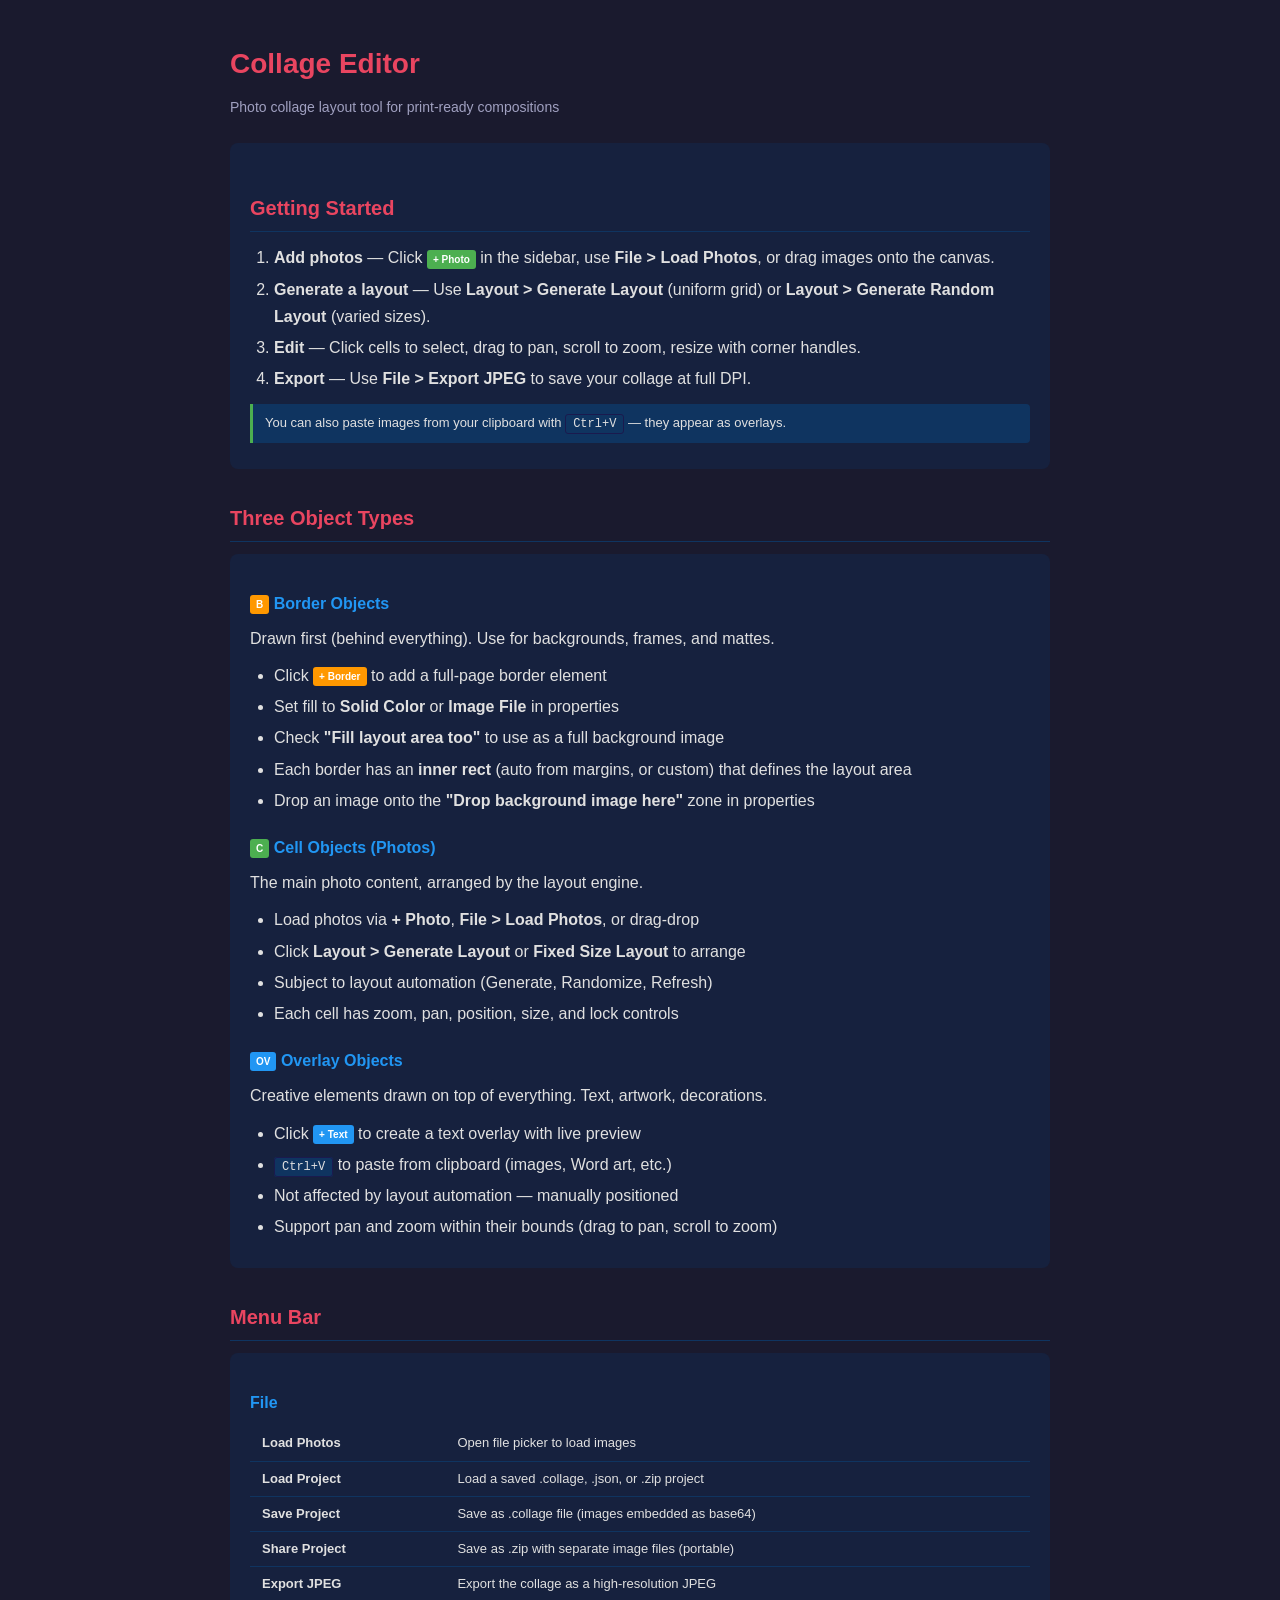
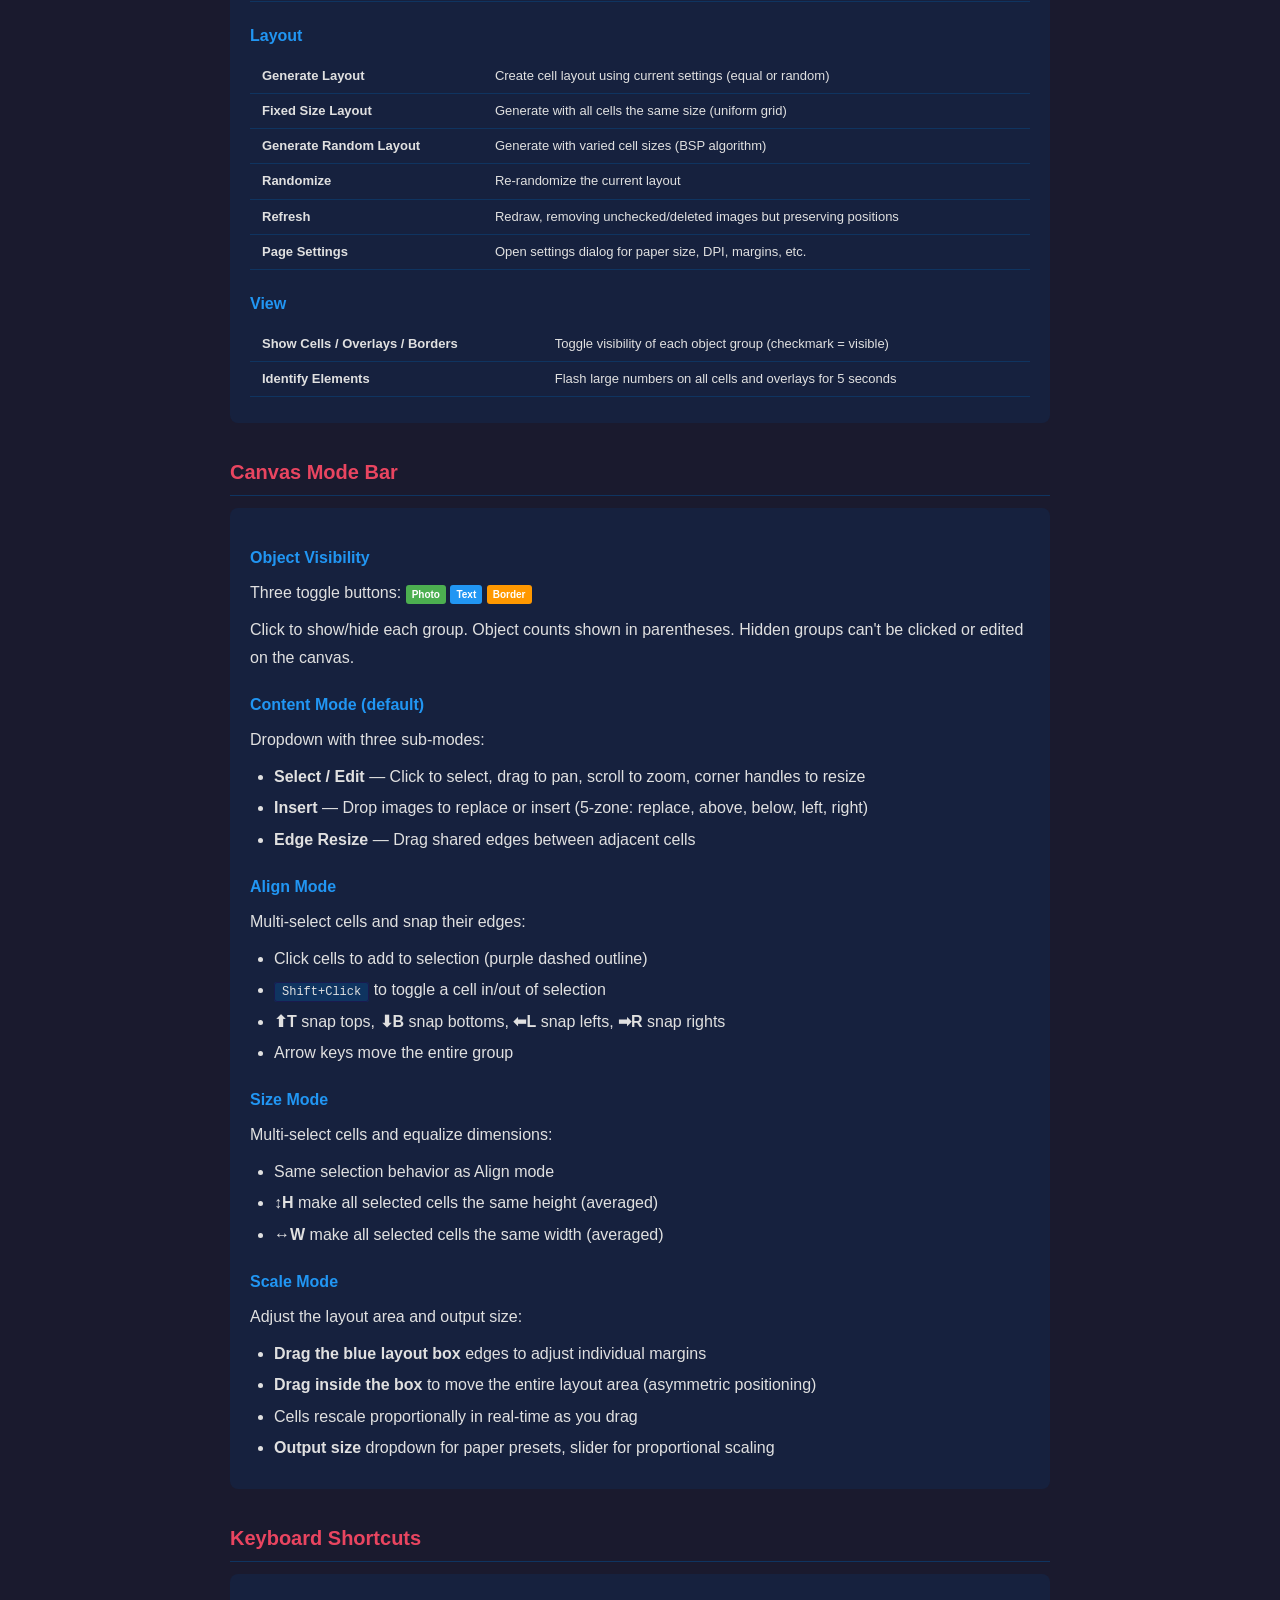
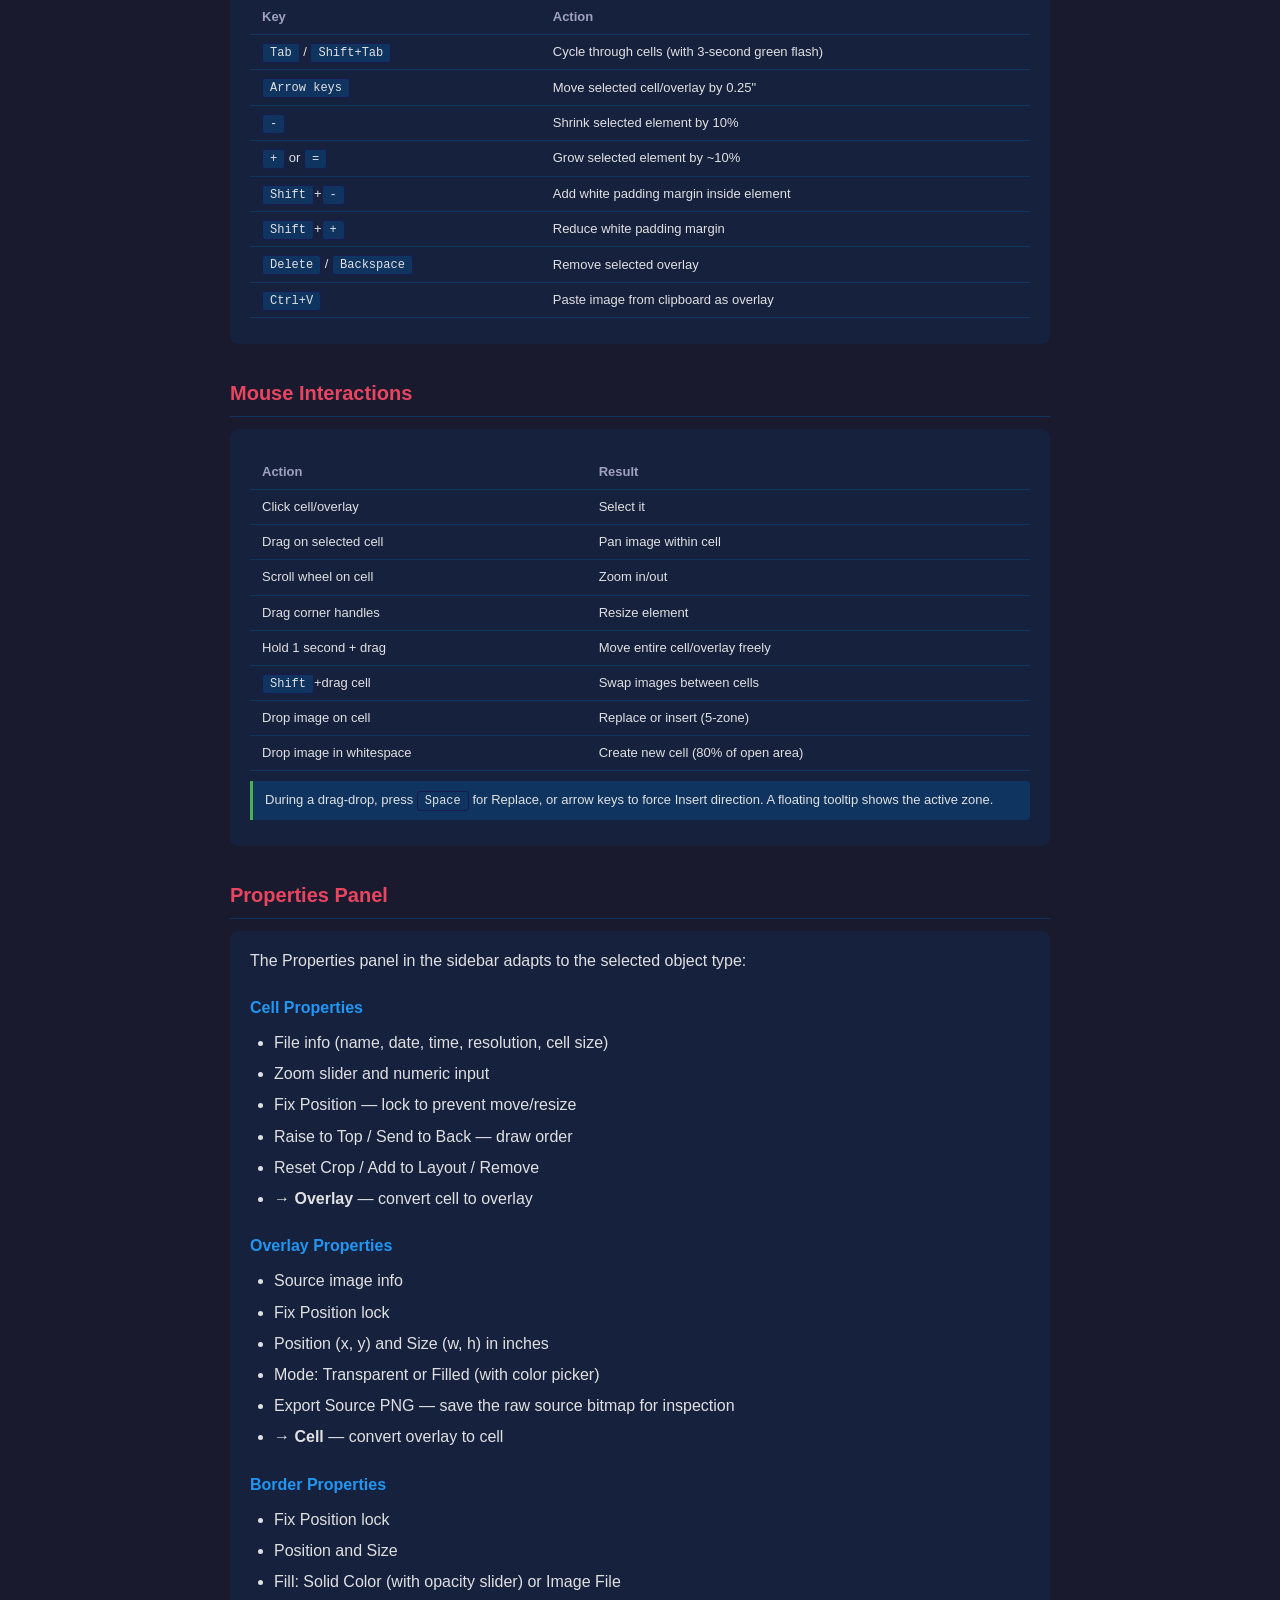
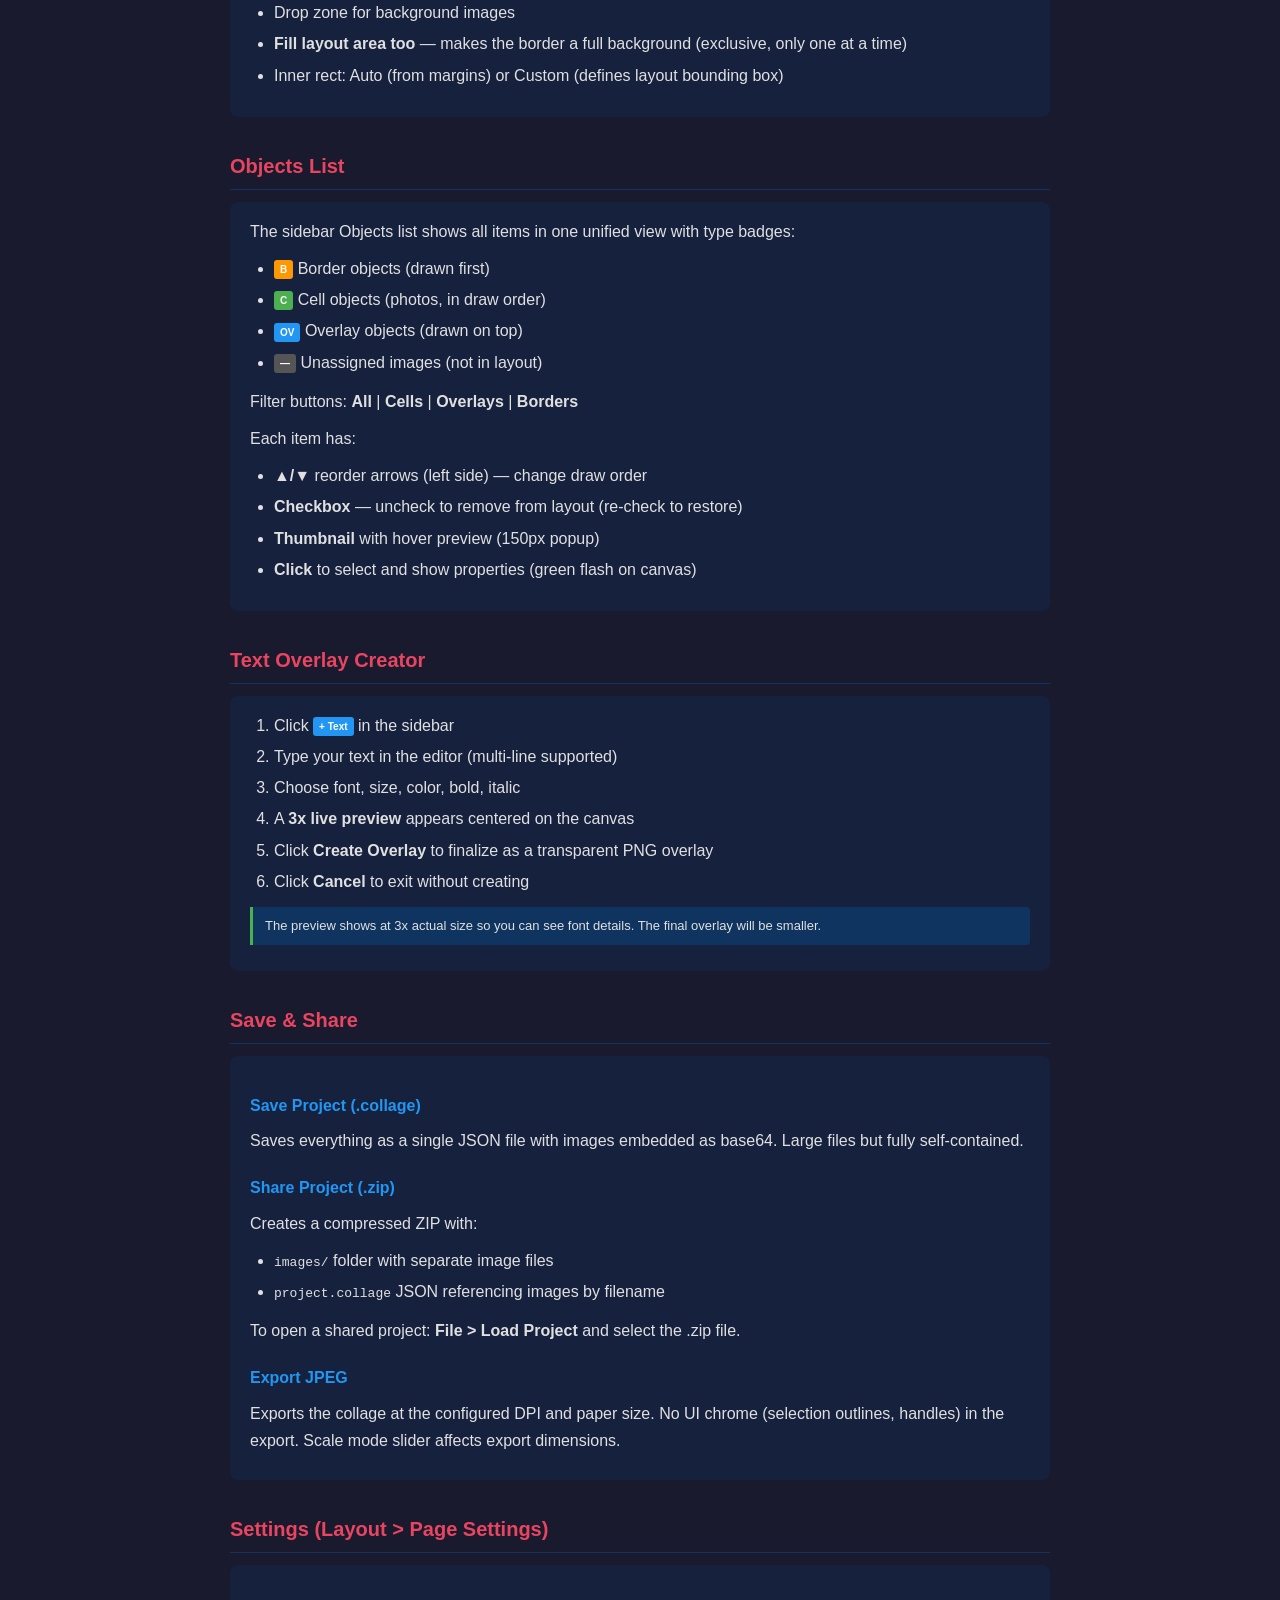
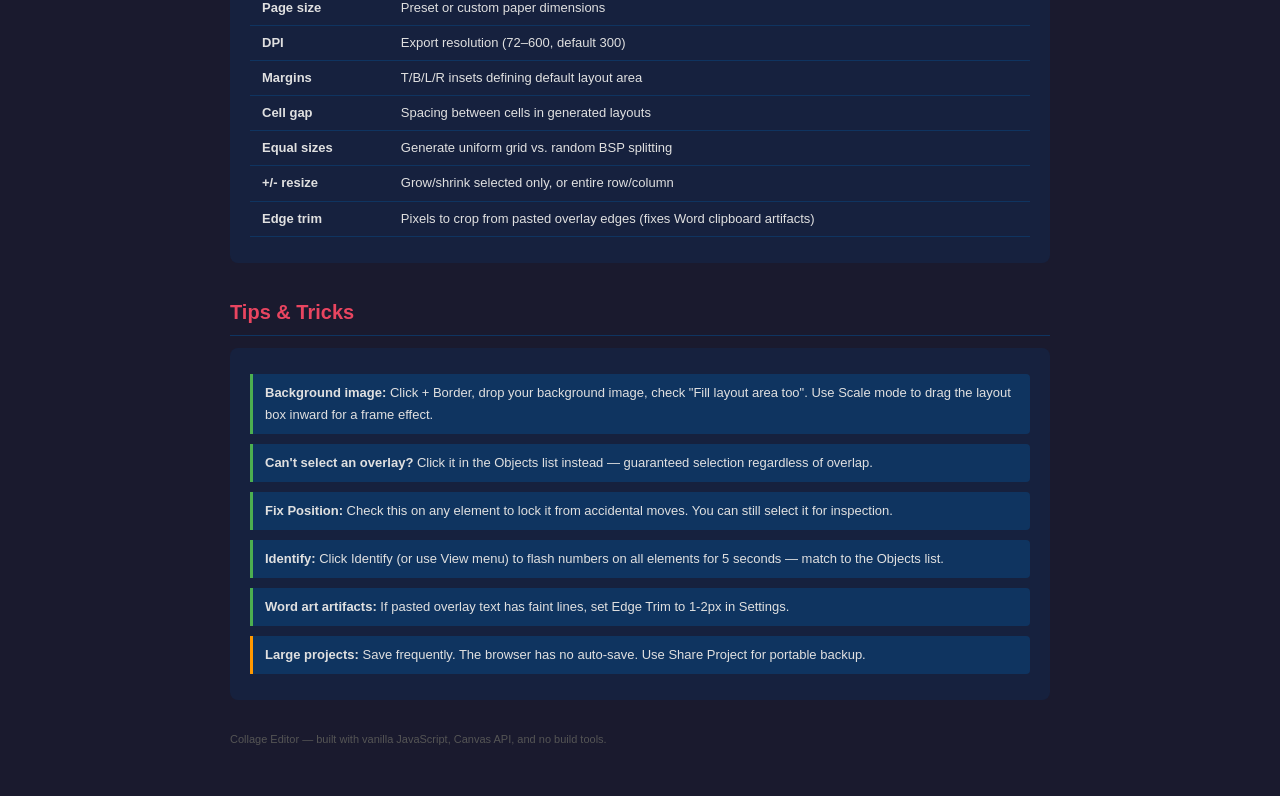
==== help.html @ 7b2eeb19 "Add help tutorial page and About menu - help.html: comprehensive tutorial covering all features, mod" ====
<!DOCTYPE html>
<html lang="en">
<head>
<meta charset="UTF-8">
<meta name="viewport" content="width=device-width, initial-scale=1.0">
<title>Collage Editor — Help & Tutorial</title>
<style>
* { margin: 0; padding: 0; box-sizing: border-box; }
body {
    font-family: -apple-system, BlinkMacSystemFont, 'Segoe UI', Roboto, sans-serif;
    background: #1a1a2e;
    color: #e0e0e0;
    line-height: 1.7;
    padding: 40px;
    max-width: 900px;
    margin: 0 auto;
}
h1 { color: #e94560; margin-bottom: 8px; font-size: 28px; }
h2 { color: #e94560; margin-top: 32px; margin-bottom: 12px; font-size: 20px; border-bottom: 1px solid #0f3460; padding-bottom: 6px; }
h3 { color: #2196F3; margin-top: 20px; margin-bottom: 8px; font-size: 16px; }
p { margin-bottom: 10px; }
ul, ol { margin-left: 24px; margin-bottom: 12px; }
li { margin-bottom: 4px; }
kbd {
    background: #0f3460;
    padding: 2px 7px;
    border-radius: 3px;
    font-size: 12px;
    color: #e0e0e0;
    border: 1px solid #1a1a4e;
}
.badge {
    display: inline-block;
    font-size: 10px;
    font-weight: 700;
    padding: 1px 6px;
    border-radius: 3px;
    color: #fff;
    vertical-align: middle;
}
.badge-cell { background: #4CAF50; }
.badge-overlay { background: #2196F3; }
.badge-border { background: #FF9800; }
.section { background: #16213e; border-radius: 8px; padding: 16px 20px; margin-bottom: 16px; }
.tip { background: #0f3460; border-left: 3px solid #4CAF50; padding: 8px 12px; margin: 10px 0; border-radius: 0 4px 4px 0; font-size: 13px; }
.warning { background: #0f3460; border-left: 3px solid #FF9800; padding: 8px 12px; margin: 10px 0; border-radius: 0 4px 4px 0; font-size: 13px; }
table { border-collapse: collapse; width: 100%; margin: 10px 0; }
th, td { padding: 6px 12px; text-align: left; border-bottom: 1px solid #0f3460; font-size: 13px; }
th { color: #a0a0c0; font-weight: 600; }
a { color: #2196F3; }
.subtitle { color: #a0a0c0; font-size: 14px; margin-bottom: 24px; }
</style>
</head>
<body>

<h1>Collage Editor</h1>
<p class="subtitle">Photo collage layout tool for print-ready compositions</p>

<div class="section">
<h2>Getting Started</h2>
<ol>
    <li><strong>Add photos</strong> — Click <span class="badge badge-cell">+ Photo</span> in the sidebar, use <strong>File &gt; Load Photos</strong>, or drag images onto the canvas.</li>
    <li><strong>Generate a layout</strong> — Use <strong>Layout &gt; Generate Layout</strong> (uniform grid) or <strong>Layout &gt; Generate Random Layout</strong> (varied sizes).</li>
    <li><strong>Edit</strong> — Click cells to select, drag to pan, scroll to zoom, resize with corner handles.</li>
    <li><strong>Export</strong> — Use <strong>File &gt; Export JPEG</strong> to save your collage at full DPI.</li>
</ol>
<div class="tip">You can also paste images from your clipboard with <kbd>Ctrl+V</kbd> — they appear as overlays.</div>
</div>

<h2>Three Object Types</h2>
<div class="section">
<h3><span class="badge badge-border">B</span> Border Objects</h3>
<p>Drawn first (behind everything). Use for backgrounds, frames, and mattes.</p>
<ul>
    <li>Click <span class="badge badge-border">+ Border</span> to add a full-page border element</li>
    <li>Set fill to <strong>Solid Color</strong> or <strong>Image File</strong> in properties</li>
    <li>Check <strong>"Fill layout area too"</strong> to use as a full background image</li>
    <li>Each border has an <strong>inner rect</strong> (auto from margins, or custom) that defines the layout area</li>
    <li>Drop an image onto the <strong>"Drop background image here"</strong> zone in properties</li>
</ul>

<h3><span class="badge badge-cell">C</span> Cell Objects (Photos)</h3>
<p>The main photo content, arranged by the layout engine.</p>
<ul>
    <li>Load photos via <strong>+ Photo</strong>, <strong>File &gt; Load Photos</strong>, or drag-drop</li>
    <li>Click <strong>Layout &gt; Generate Layout</strong> or <strong>Fixed Size Layout</strong> to arrange</li>
    <li>Subject to layout automation (Generate, Randomize, Refresh)</li>
    <li>Each cell has zoom, pan, position, size, and lock controls</li>
</ul>

<h3><span class="badge badge-overlay">OV</span> Overlay Objects</h3>
<p>Creative elements drawn on top of everything. Text, artwork, decorations.</p>
<ul>
    <li>Click <span class="badge badge-overlay">+ Text</span> to create a text overlay with live preview</li>
    <li><kbd>Ctrl+V</kbd> to paste from clipboard (images, Word art, etc.)</li>
    <li>Not affected by layout automation — manually positioned</li>
    <li>Support pan and zoom within their bounds (drag to pan, scroll to zoom)</li>
</ul>
</div>

<h2>Menu Bar</h2>
<div class="section">
<h3>File</h3>
<table>
    <tr><td><strong>Load Photos</strong></td><td>Open file picker to load images</td></tr>
    <tr><td><strong>Load Project</strong></td><td>Load a saved .collage, .json, or .zip project</td></tr>
    <tr><td><strong>Save Project</strong></td><td>Save as .collage file (images embedded as base64)</td></tr>
    <tr><td><strong>Share Project</strong></td><td>Save as .zip with separate image files (portable)</td></tr>
    <tr><td><strong>Export JPEG</strong></td><td>Export the collage as a high-resolution JPEG</td></tr>
</table>

<h3>Layout</h3>
<table>
    <tr><td><strong>Generate Layout</strong></td><td>Create cell layout using current settings (equal or random)</td></tr>
    <tr><td><strong>Fixed Size Layout</strong></td><td>Generate with all cells the same size (uniform grid)</td></tr>
    <tr><td><strong>Generate Random Layout</strong></td><td>Generate with varied cell sizes (BSP algorithm)</td></tr>
    <tr><td><strong>Randomize</strong></td><td>Re-randomize the current layout</td></tr>
    <tr><td><strong>Refresh</strong></td><td>Redraw, removing unchecked/deleted images but preserving positions</td></tr>
    <tr><td><strong>Page Settings</strong></td><td>Open settings dialog for paper size, DPI, margins, etc.</td></tr>
</table>

<h3>View</h3>
<table>
    <tr><td><strong>Show Cells / Overlays / Borders</strong></td><td>Toggle visibility of each object group (checkmark = visible)</td></tr>
    <tr><td><strong>Identify Elements</strong></td><td>Flash large numbers on all cells and overlays for 5 seconds</td></tr>
</table>
</div>

<h2>Canvas Mode Bar</h2>
<div class="section">
<h3>Object Visibility</h3>
<p>Three toggle buttons: <span class="badge badge-cell">Photo</span> <span class="badge badge-overlay">Text</span> <span class="badge badge-border">Border</span></p>
<p>Click to show/hide each group. Object counts shown in parentheses. Hidden groups can't be clicked or edited on the canvas.</p>

<h3>Content Mode (default)</h3>
<p>Dropdown with three sub-modes:</p>
<ul>
    <li><strong>Select / Edit</strong> — Click to select, drag to pan, scroll to zoom, corner handles to resize</li>
    <li><strong>Insert</strong> — Drop images to replace or insert (5-zone: replace, above, below, left, right)</li>
    <li><strong>Edge Resize</strong> — Drag shared edges between adjacent cells</li>
</ul>

<h3>Align Mode</h3>
<p>Multi-select cells and snap their edges:</p>
<ul>
    <li>Click cells to add to selection (purple dashed outline)</li>
    <li><kbd>Shift+Click</kbd> to toggle a cell in/out of selection</li>
    <li><strong>⬆T</strong> snap tops, <strong>⬇B</strong> snap bottoms, <strong>⬅L</strong> snap lefts, <strong>➡R</strong> snap rights</li>
    <li>Arrow keys move the entire group</li>
</ul>

<h3>Size Mode</h3>
<p>Multi-select cells and equalize dimensions:</p>
<ul>
    <li>Same selection behavior as Align mode</li>
    <li><strong>↕H</strong> make all selected cells the same height (averaged)</li>
    <li><strong>↔W</strong> make all selected cells the same width (averaged)</li>
</ul>

<h3>Scale Mode</h3>
<p>Adjust the layout area and output size:</p>
<ul>
    <li><strong>Drag the blue layout box</strong> edges to adjust individual margins</li>
    <li><strong>Drag inside the box</strong> to move the entire layout area (asymmetric positioning)</li>
    <li>Cells rescale proportionally in real-time as you drag</li>
    <li><strong>Output size</strong> dropdown for paper presets, slider for proportional scaling</li>
</ul>
</div>

<h2>Keyboard Shortcuts</h2>
<div class="section">
<table>
    <tr><th>Key</th><th>Action</th></tr>
    <tr><td><kbd>Tab</kbd> / <kbd>Shift+Tab</kbd></td><td>Cycle through cells (with 3-second green flash)</td></tr>
    <tr><td><kbd>Arrow keys</kbd></td><td>Move selected cell/overlay by 0.25"</td></tr>
    <tr><td><kbd>-</kbd></td><td>Shrink selected element by 10%</td></tr>
    <tr><td><kbd>+</kbd> or <kbd>=</kbd></td><td>Grow selected element by ~10%</td></tr>
    <tr><td><kbd>Shift</kbd>+<kbd>-</kbd></td><td>Add white padding margin inside element</td></tr>
    <tr><td><kbd>Shift</kbd>+<kbd>+</kbd></td><td>Reduce white padding margin</td></tr>
    <tr><td><kbd>Delete</kbd> / <kbd>Backspace</kbd></td><td>Remove selected overlay</td></tr>
    <tr><td><kbd>Ctrl+V</kbd></td><td>Paste image from clipboard as overlay</td></tr>
</table>
</div>

<h2>Mouse Interactions</h2>
<div class="section">
<table>
    <tr><th>Action</th><th>Result</th></tr>
    <tr><td>Click cell/overlay</td><td>Select it</td></tr>
    <tr><td>Drag on selected cell</td><td>Pan image within cell</td></tr>
    <tr><td>Scroll wheel on cell</td><td>Zoom in/out</td></tr>
    <tr><td>Drag corner handles</td><td>Resize element</td></tr>
    <tr><td>Hold 1 second + drag</td><td>Move entire cell/overlay freely</td></tr>
    <tr><td><kbd>Shift</kbd>+drag cell</td><td>Swap images between cells</td></tr>
    <tr><td>Drop image on cell</td><td>Replace or insert (5-zone)</td></tr>
    <tr><td>Drop image in whitespace</td><td>Create new cell (80% of open area)</td></tr>
</table>
<div class="tip">During a drag-drop, press <kbd>Space</kbd> for Replace, or arrow keys to force Insert direction. A floating tooltip shows the active zone.</div>
</div>

<h2>Properties Panel</h2>
<div class="section">
<p>The Properties panel in the sidebar adapts to the selected object type:</p>

<h3>Cell Properties</h3>
<ul>
    <li>File info (name, date, time, resolution, cell size)</li>
    <li>Zoom slider and numeric input</li>
    <li>Fix Position — lock to prevent move/resize</li>
    <li>Raise to Top / Send to Back — draw order</li>
    <li>Reset Crop / Add to Layout / Remove</li>
    <li><strong>→ Overlay</strong> — convert cell to overlay</li>
</ul>

<h3>Overlay Properties</h3>
<ul>
    <li>Source image info</li>
    <li>Fix Position lock</li>
    <li>Position (x, y) and Size (w, h) in inches</li>
    <li>Mode: Transparent or Filled (with color picker)</li>
    <li>Export Source PNG — save the raw source bitmap for inspection</li>
    <li><strong>→ Cell</strong> — convert overlay to cell</li>
</ul>

<h3>Border Properties</h3>
<ul>
    <li>Fix Position lock</li>
    <li>Position and Size</li>
    <li>Fill: Solid Color (with opacity slider) or Image File</li>
    <li>Drop zone for background images</li>
    <li><strong>Fill layout area too</strong> — makes the border a full background (exclusive, only one at a time)</li>
    <li>Inner rect: Auto (from margins) or Custom (defines layout bounding box)</li>
</ul>
</div>

<h2>Objects List</h2>
<div class="section">
<p>The sidebar Objects list shows all items in one unified view with type badges:</p>
<ul>
    <li><span class="badge badge-border">B</span> Border objects (drawn first)</li>
    <li><span class="badge badge-cell">C</span> Cell objects (photos, in draw order)</li>
    <li><span class="badge badge-overlay">OV</span> Overlay objects (drawn on top)</li>
    <li><span class="badge" style="background:#555;">—</span> Unassigned images (not in layout)</li>
</ul>
<p>Filter buttons: <strong>All</strong> | <strong>Cells</strong> | <strong>Overlays</strong> | <strong>Borders</strong></p>
<p>Each item has:</p>
<ul>
    <li><strong>▲/▼</strong> reorder arrows (left side) — change draw order</li>
    <li><strong>Checkbox</strong> — uncheck to remove from layout (re-check to restore)</li>
    <li><strong>Thumbnail</strong> with hover preview (150px popup)</li>
    <li><strong>Click</strong> to select and show properties (green flash on canvas)</li>
</ul>
</div>

<h2>Text Overlay Creator</h2>
<div class="section">
<ol>
    <li>Click <span class="badge badge-overlay">+ Text</span> in the sidebar</li>
    <li>Type your text in the editor (multi-line supported)</li>
    <li>Choose font, size, color, bold, italic</li>
    <li>A <strong>3x live preview</strong> appears centered on the canvas</li>
    <li>Click <strong>Create Overlay</strong> to finalize as a transparent PNG overlay</li>
    <li>Click <strong>Cancel</strong> to exit without creating</li>
</ol>
<div class="tip">The preview shows at 3x actual size so you can see font details. The final overlay will be smaller.</div>
</div>

<h2>Save & Share</h2>
<div class="section">
<h3>Save Project (.collage)</h3>
<p>Saves everything as a single JSON file with images embedded as base64. Large files but fully self-contained.</p>

<h3>Share Project (.zip)</h3>
<p>Creates a compressed ZIP with:</p>
<ul>
    <li><code>images/</code> folder with separate image files</li>
    <li><code>project.collage</code> JSON referencing images by filename</li>
</ul>
<p>To open a shared project: <strong>File &gt; Load Project</strong> and select the .zip file.</p>

<h3>Export JPEG</h3>
<p>Exports the collage at the configured DPI and paper size. No UI chrome (selection outlines, handles) in the export. Scale mode slider affects export dimensions.</p>
</div>

<h2>Settings (Layout &gt; Page Settings)</h2>
<div class="section">
<table>
    <tr><td><strong>Page size</strong></td><td>Preset or custom paper dimensions</td></tr>
    <tr><td><strong>DPI</strong></td><td>Export resolution (72–600, default 300)</td></tr>
    <tr><td><strong>Margins</strong></td><td>T/B/L/R insets defining default layout area</td></tr>
    <tr><td><strong>Cell gap</strong></td><td>Spacing between cells in generated layouts</td></tr>
    <tr><td><strong>Equal sizes</strong></td><td>Generate uniform grid vs. random BSP splitting</td></tr>
    <tr><td><strong>+/- resize</strong></td><td>Grow/shrink selected only, or entire row/column</td></tr>
    <tr><td><strong>Edge trim</strong></td><td>Pixels to crop from pasted overlay edges (fixes Word clipboard artifacts)</td></tr>
</table>
</div>

<h2>Tips & Tricks</h2>
<div class="section">
<div class="tip"><strong>Background image:</strong> Click + Border, drop your background image, check "Fill layout area too". Use Scale mode to drag the layout box inward for a frame effect.</div>
<div class="tip"><strong>Can't select an overlay?</strong> Click it in the Objects list instead — guaranteed selection regardless of overlap.</div>
<div class="tip"><strong>Fix Position:</strong> Check this on any element to lock it from accidental moves. You can still select it for inspection.</div>
<div class="tip"><strong>Identify:</strong> Click Identify (or use View menu) to flash numbers on all elements for 5 seconds — match to the Objects list.</div>
<div class="tip"><strong>Word art artifacts:</strong> If pasted overlay text has faint lines, set Edge Trim to 1-2px in Settings.</div>
<div class="warning"><strong>Large projects:</strong> Save frequently. The browser has no auto-save. Use Share Project for portable backup.</div>
</div>

<p style="margin-top:30px;color:#555;font-size:11px;">Collage Editor — built with vanilla JavaScript, Canvas API, and no build tools.</p>

</body>
</html>
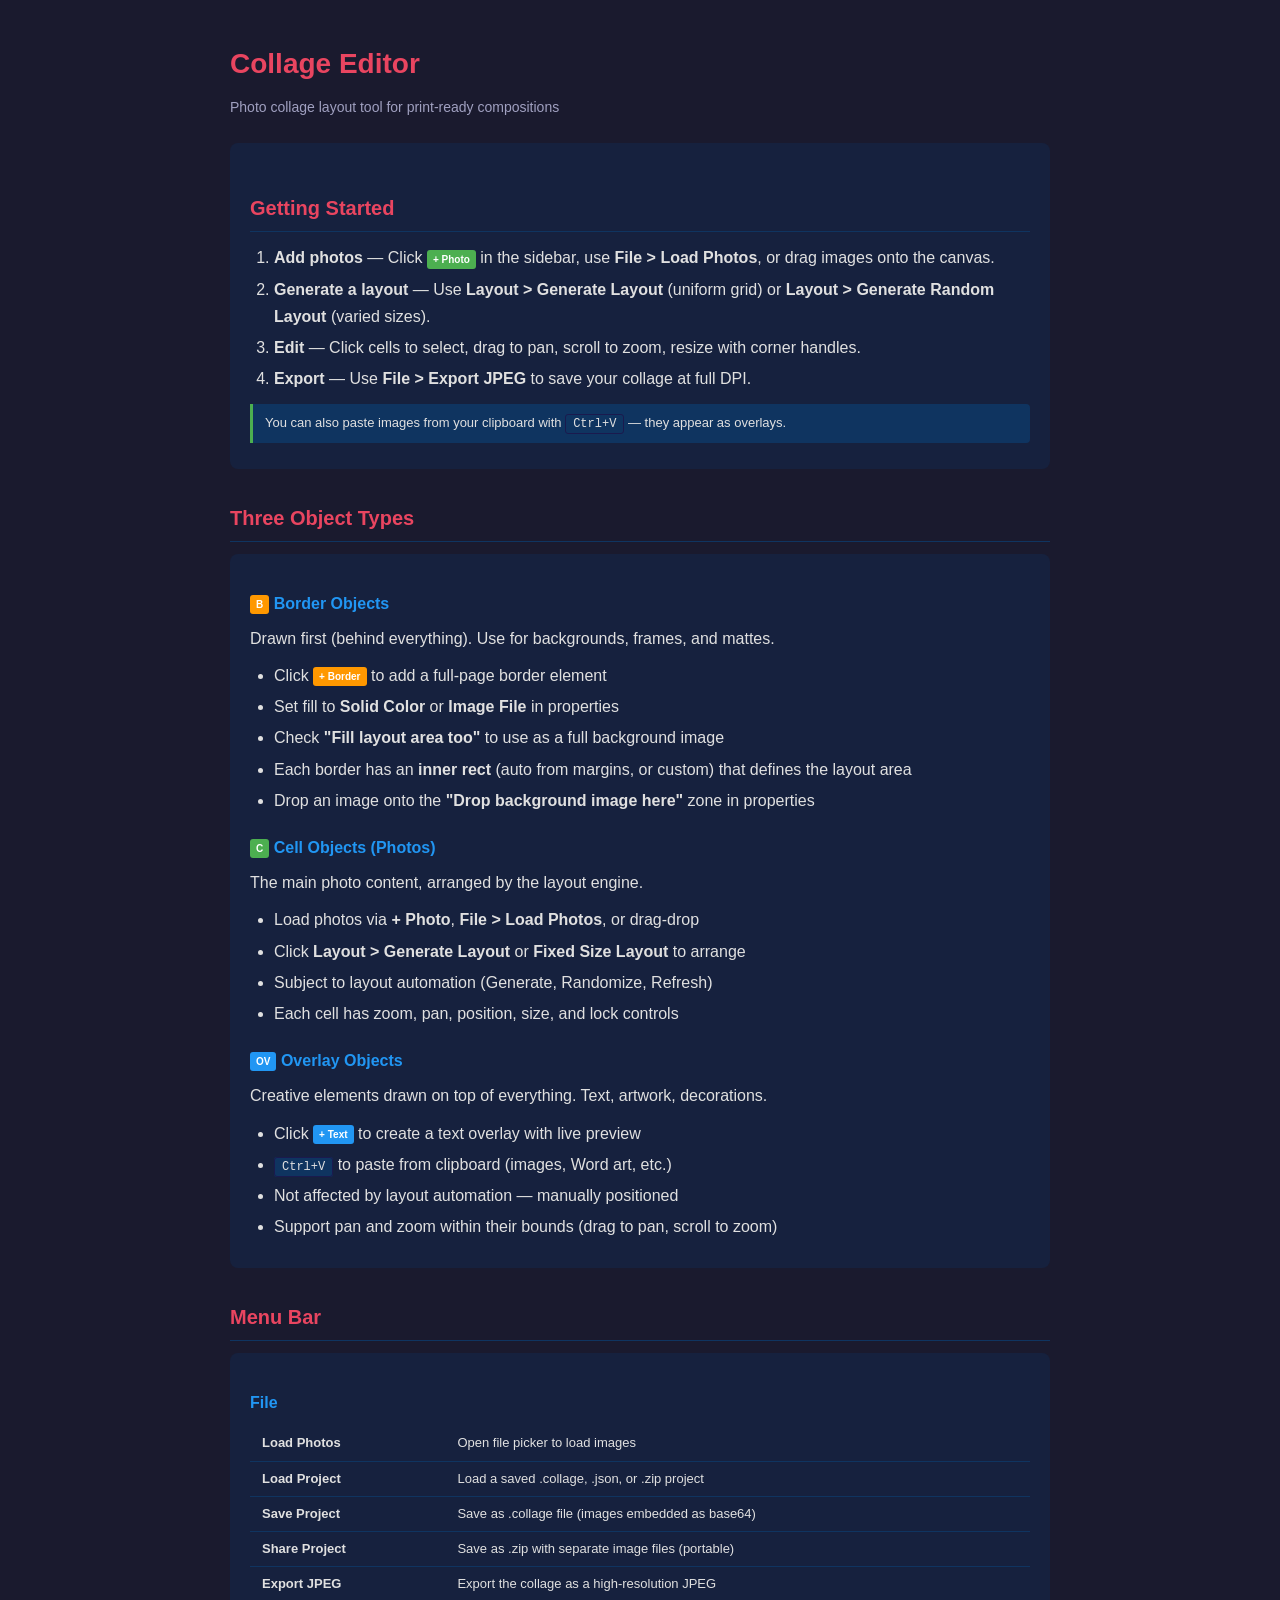
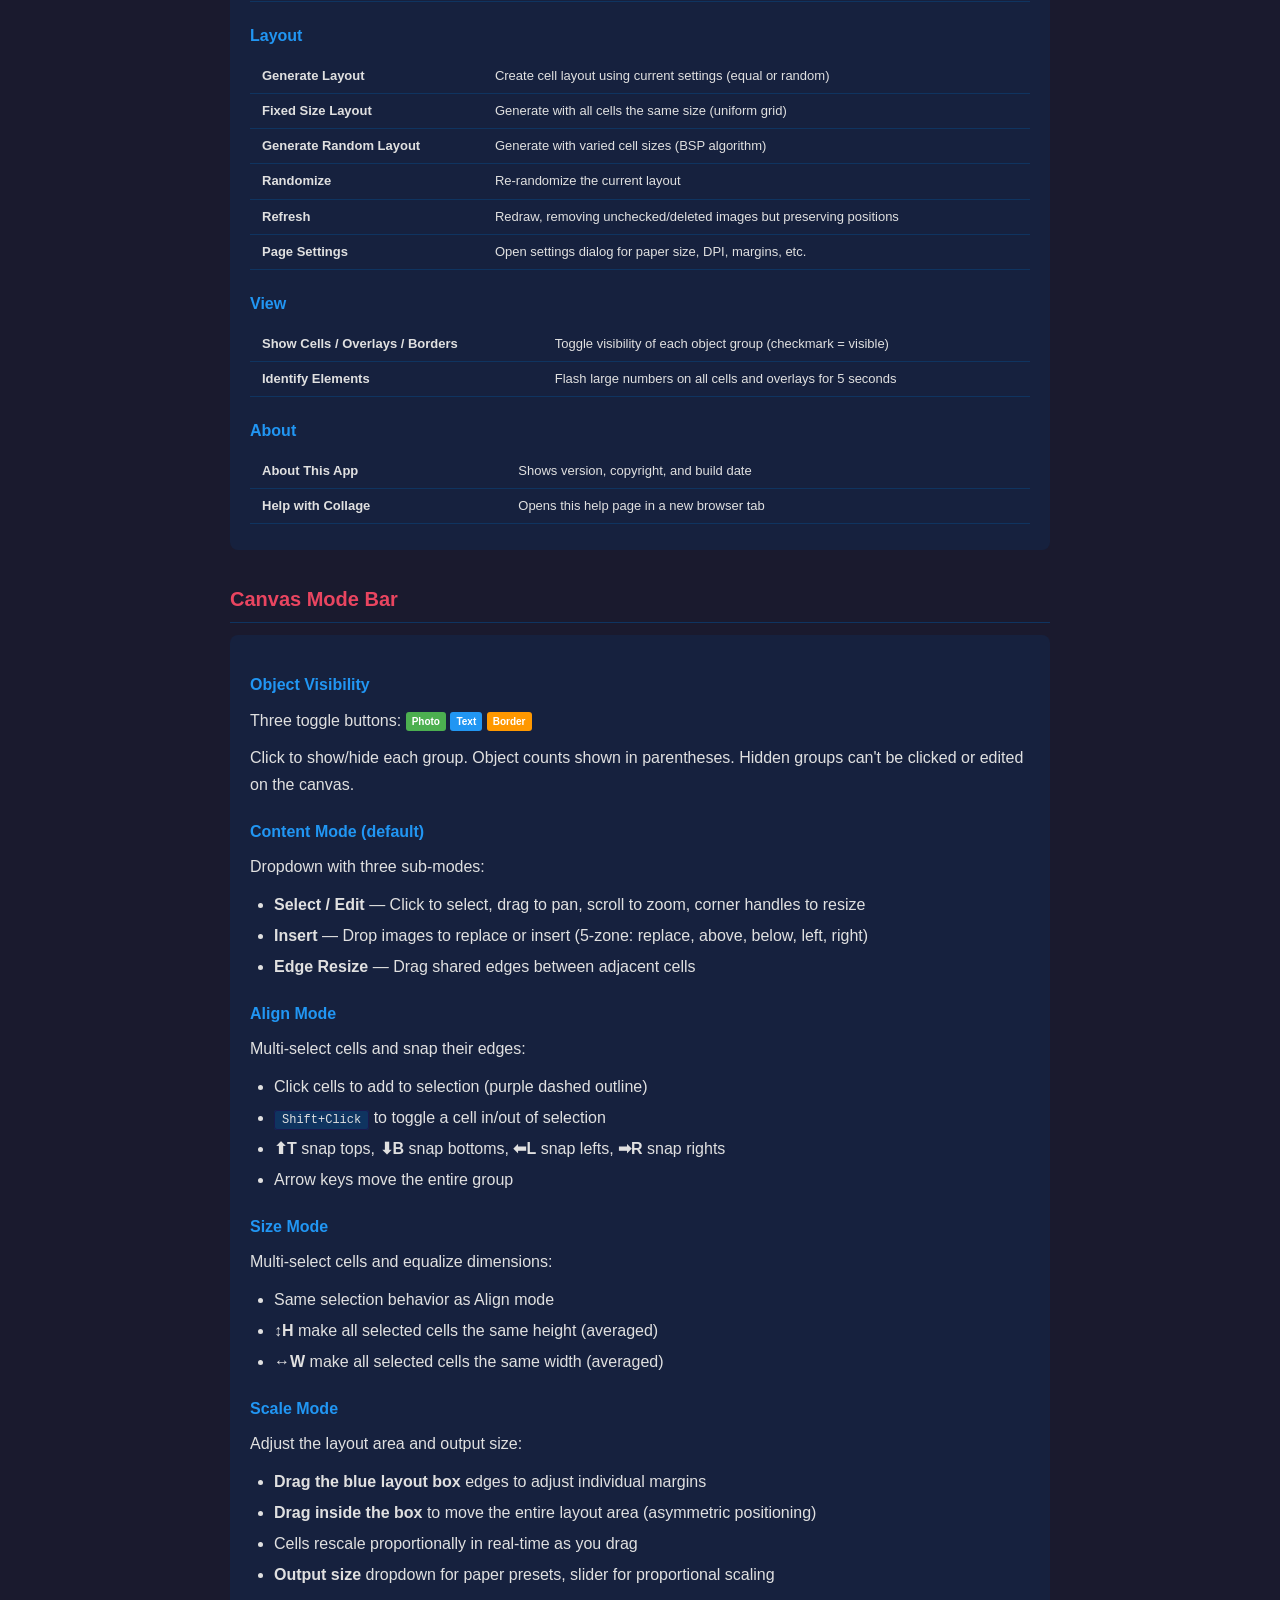
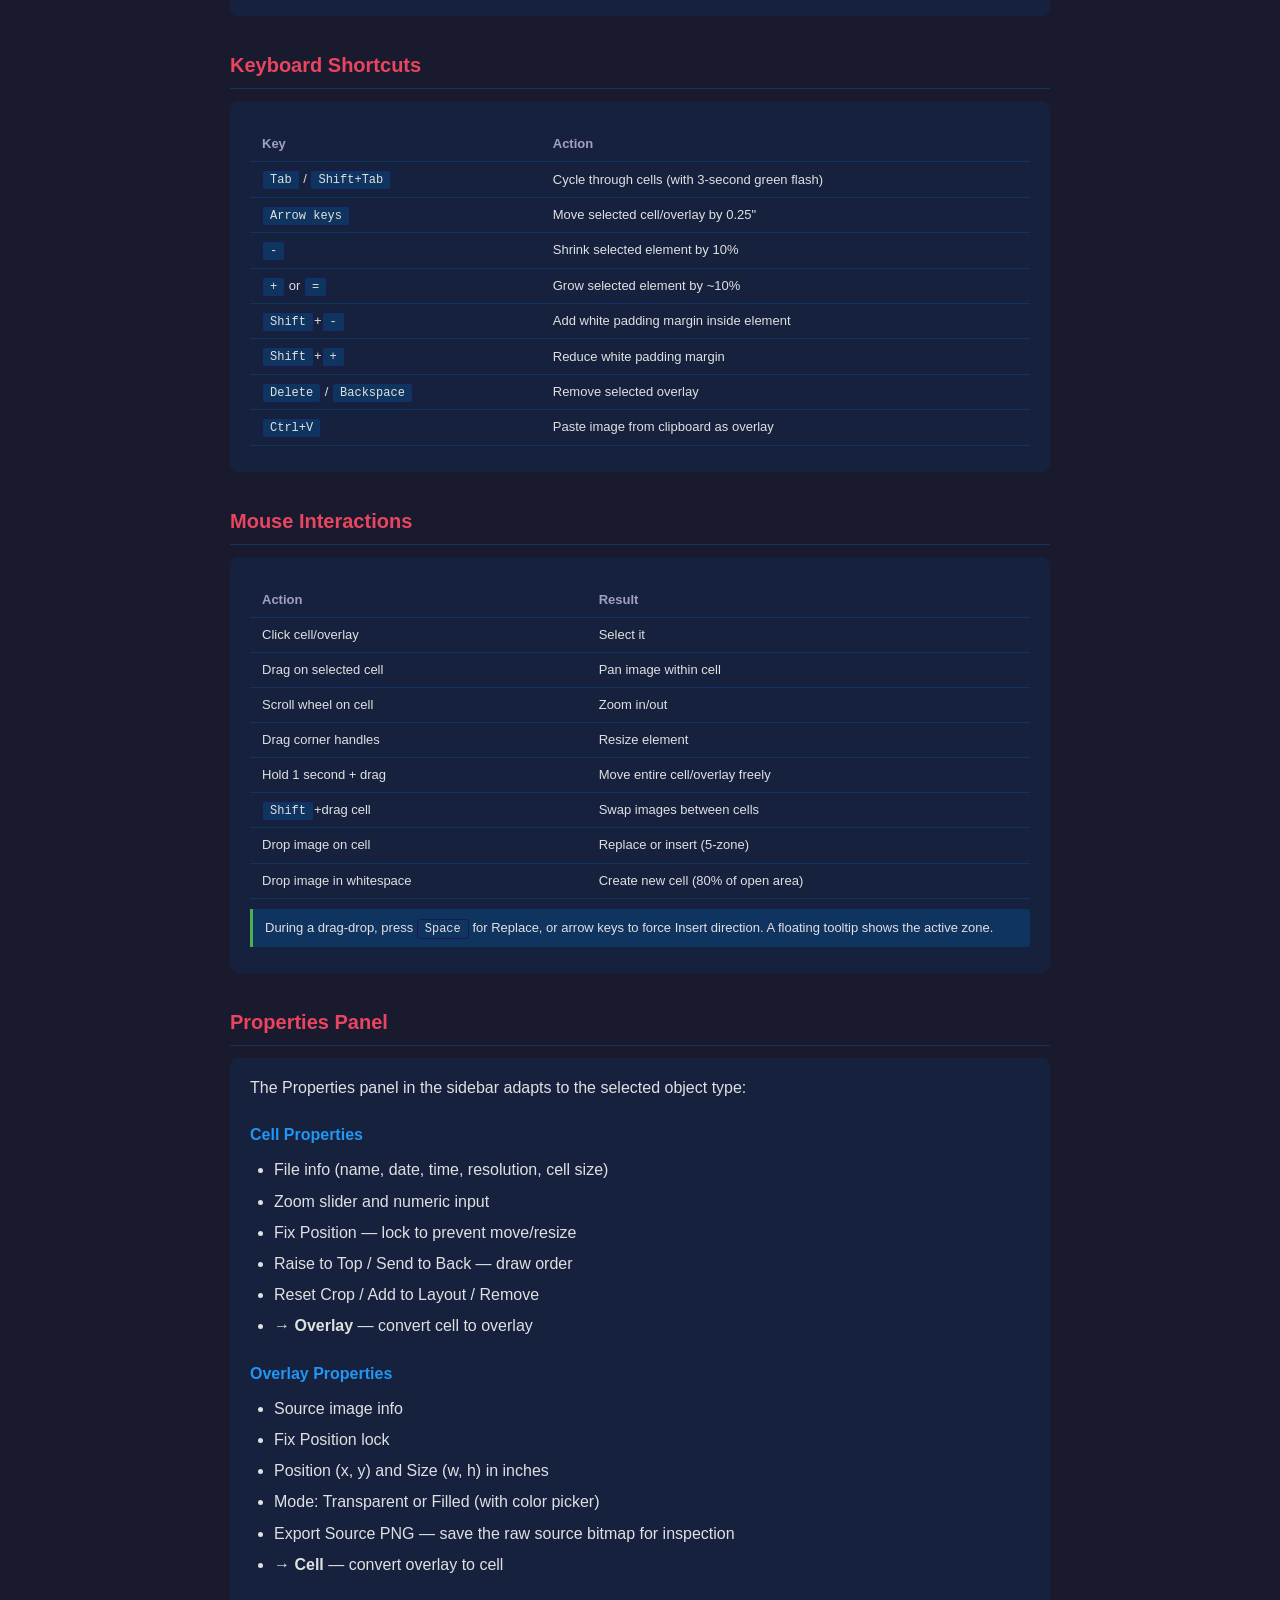
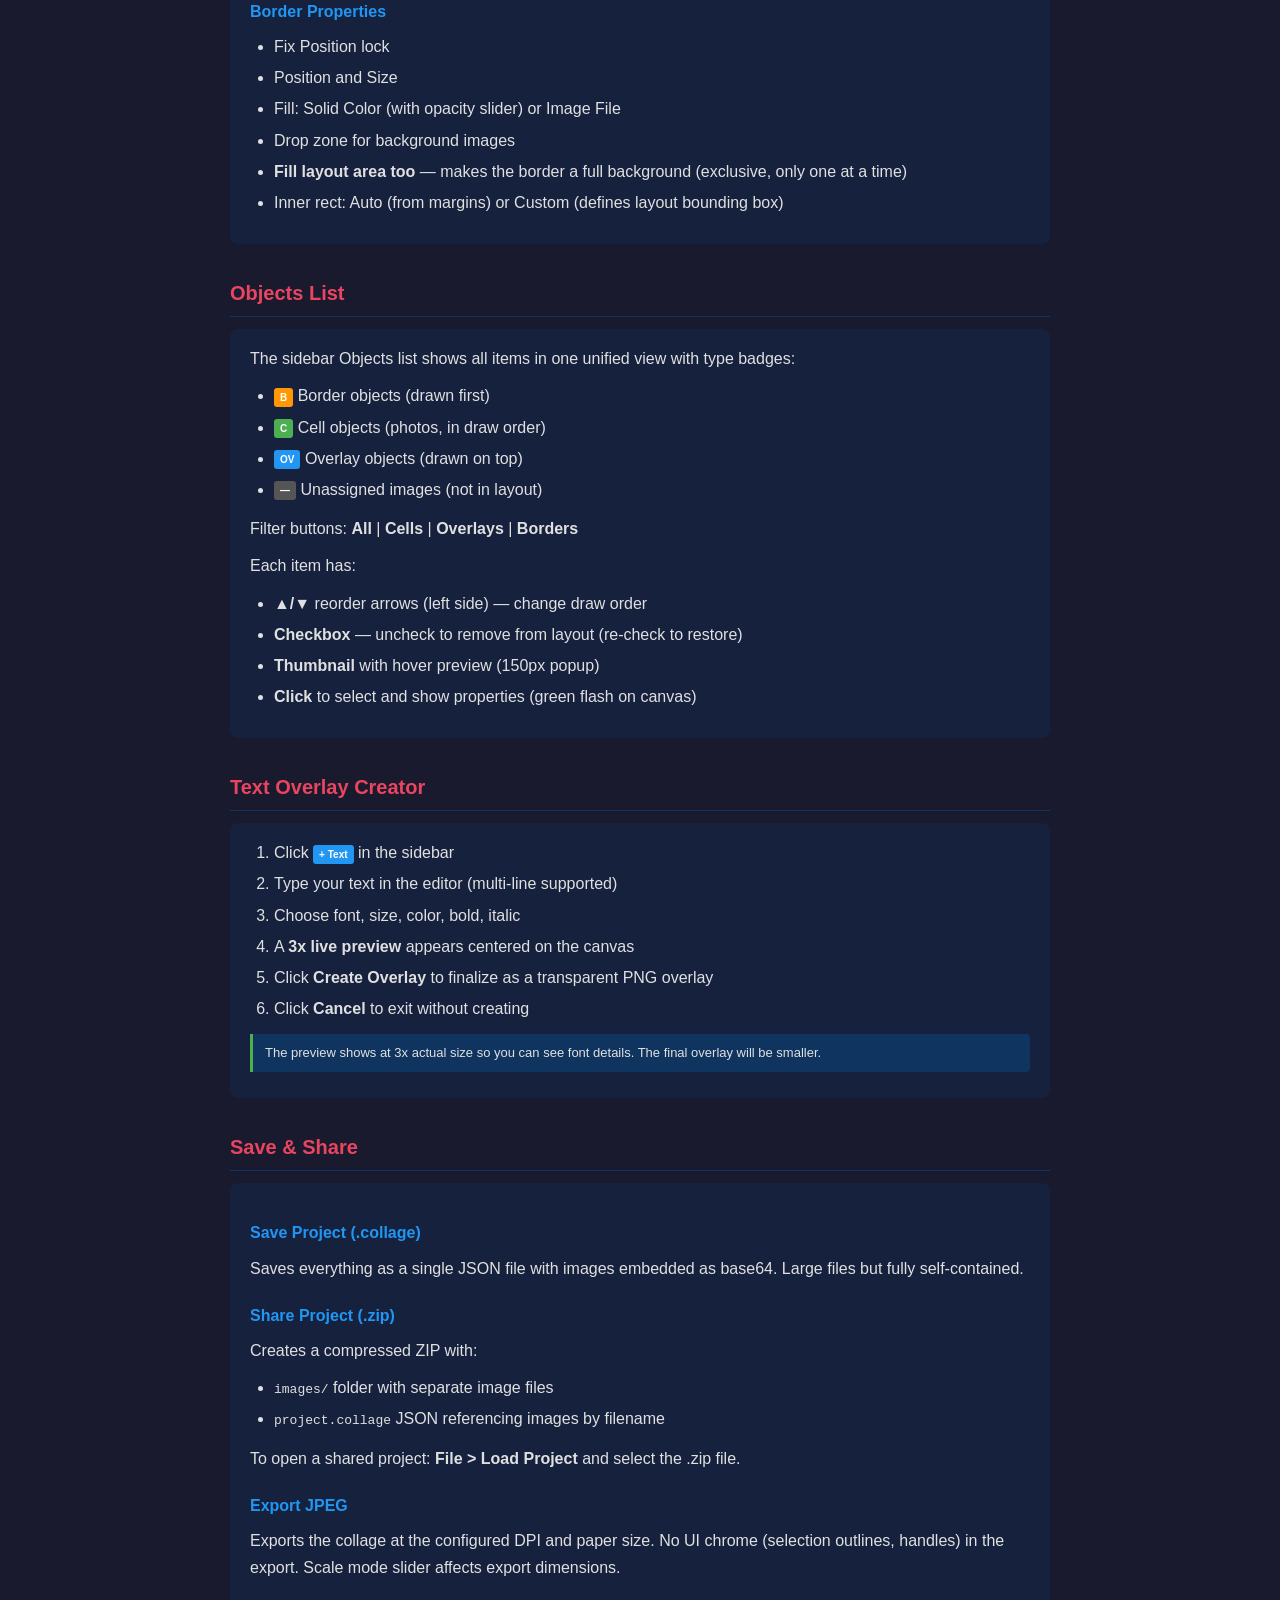
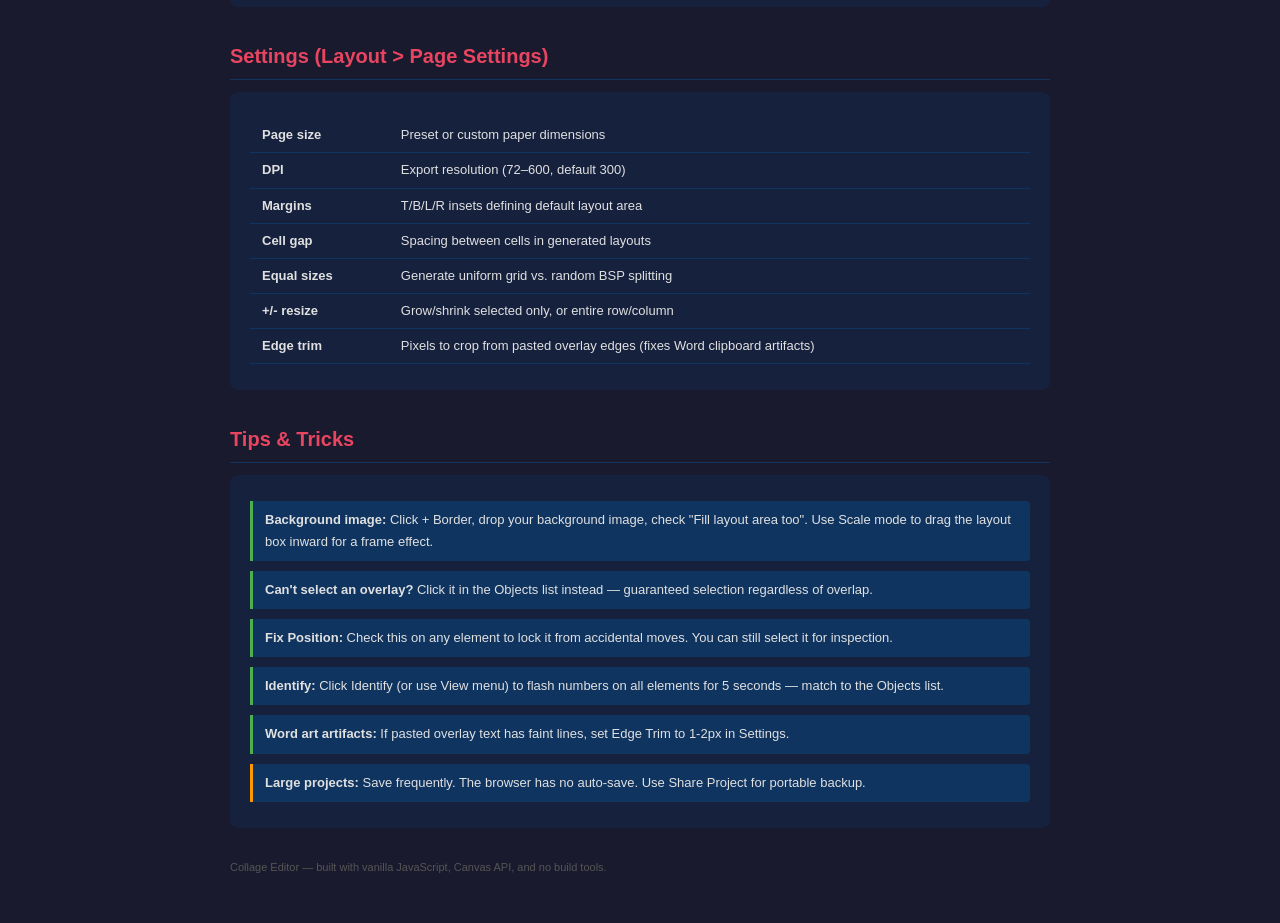
==== commit 04389da1: "Add About menu section to help page Co-Authored-By: Claude Opus 4.6 (1M context) <noreply@anthropic." ====
--- a/help.html
+++ b/help.html
@@ -124,6 +124,12 @@
     <tr><td><strong>Show Cells / Overlays / Borders</strong></td><td>Toggle visibility of each object group (checkmark = visible)</td></tr>
     <tr><td><strong>Identify Elements</strong></td><td>Flash large numbers on all cells and overlays for 5 seconds</td></tr>
 </table>
+
+<h3>About</h3>
+<table>
+    <tr><td><strong>About This App</strong></td><td>Shows version, copyright, and build date</td></tr>
+    <tr><td><strong>Help with Collage</strong></td><td>Opens this help page in a new browser tab</td></tr>
+</table>
 </div>
 
 <h2>Canvas Mode Bar</h2>
